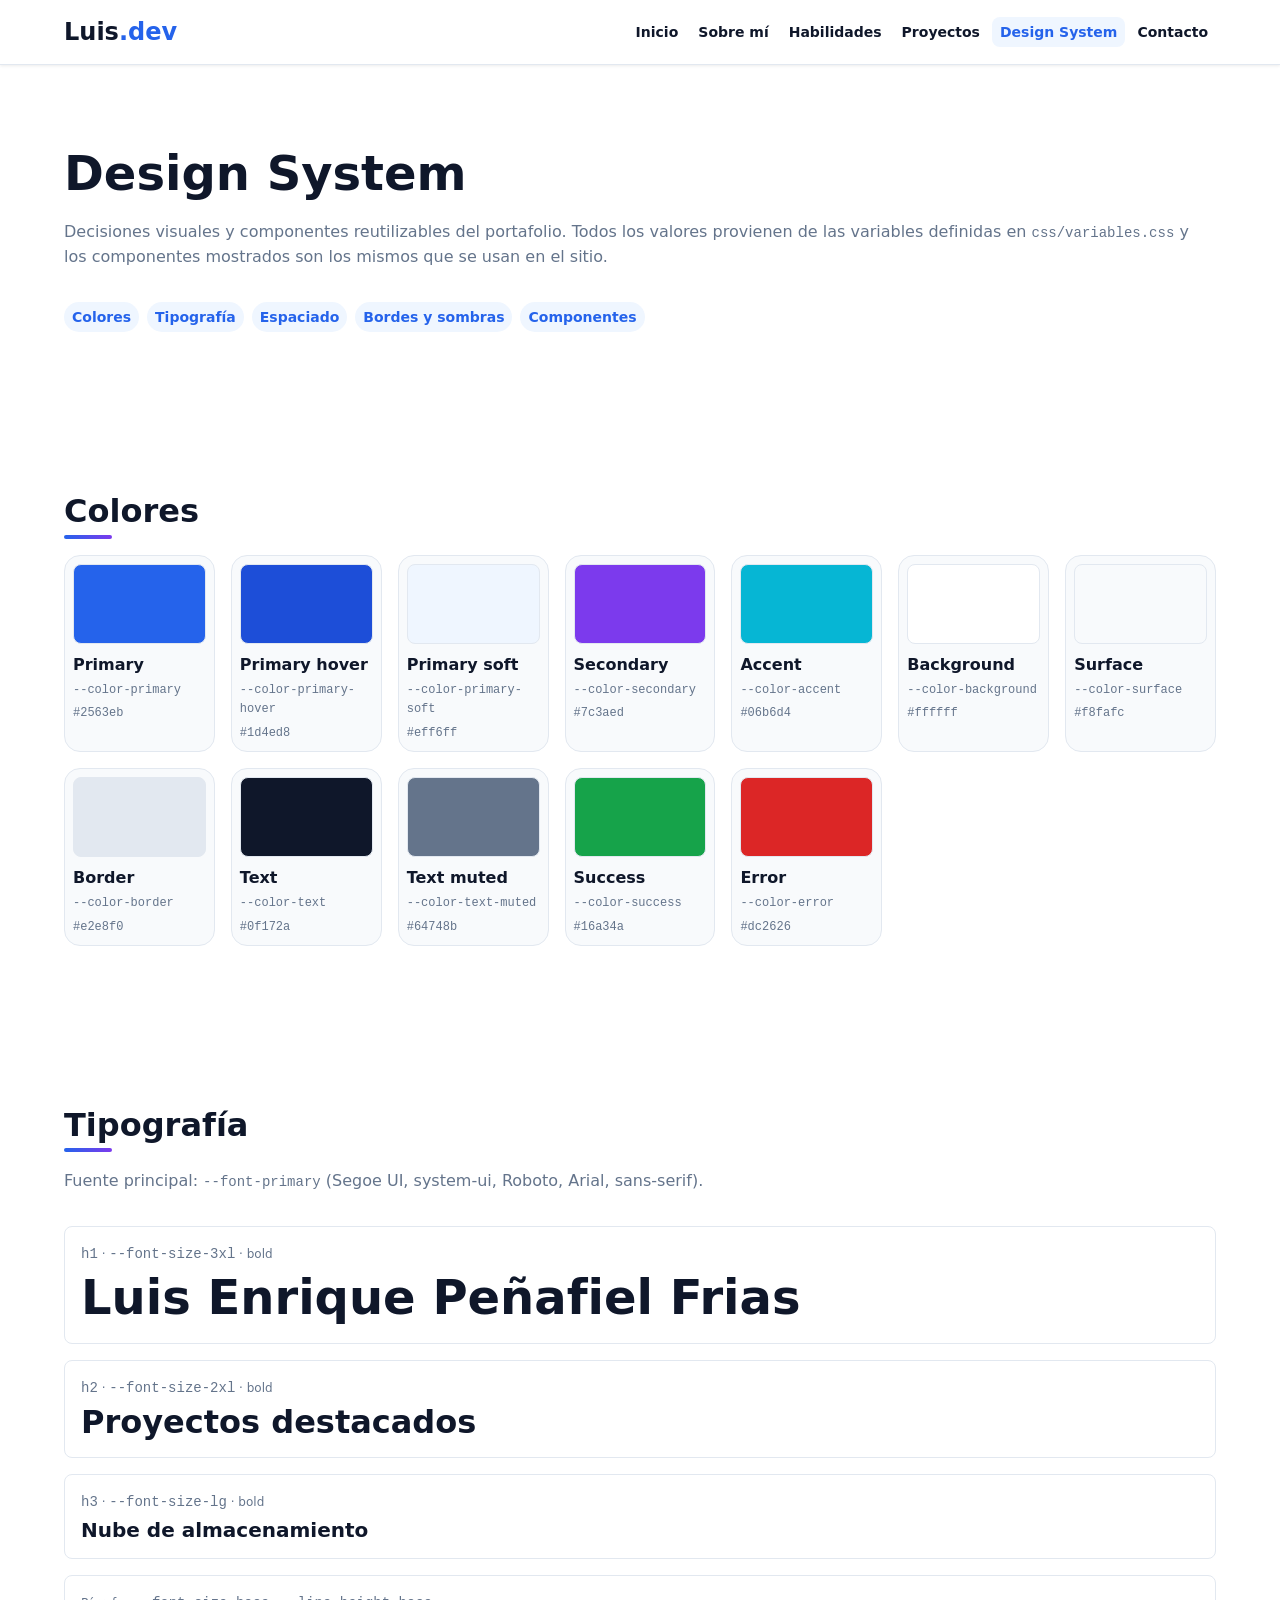
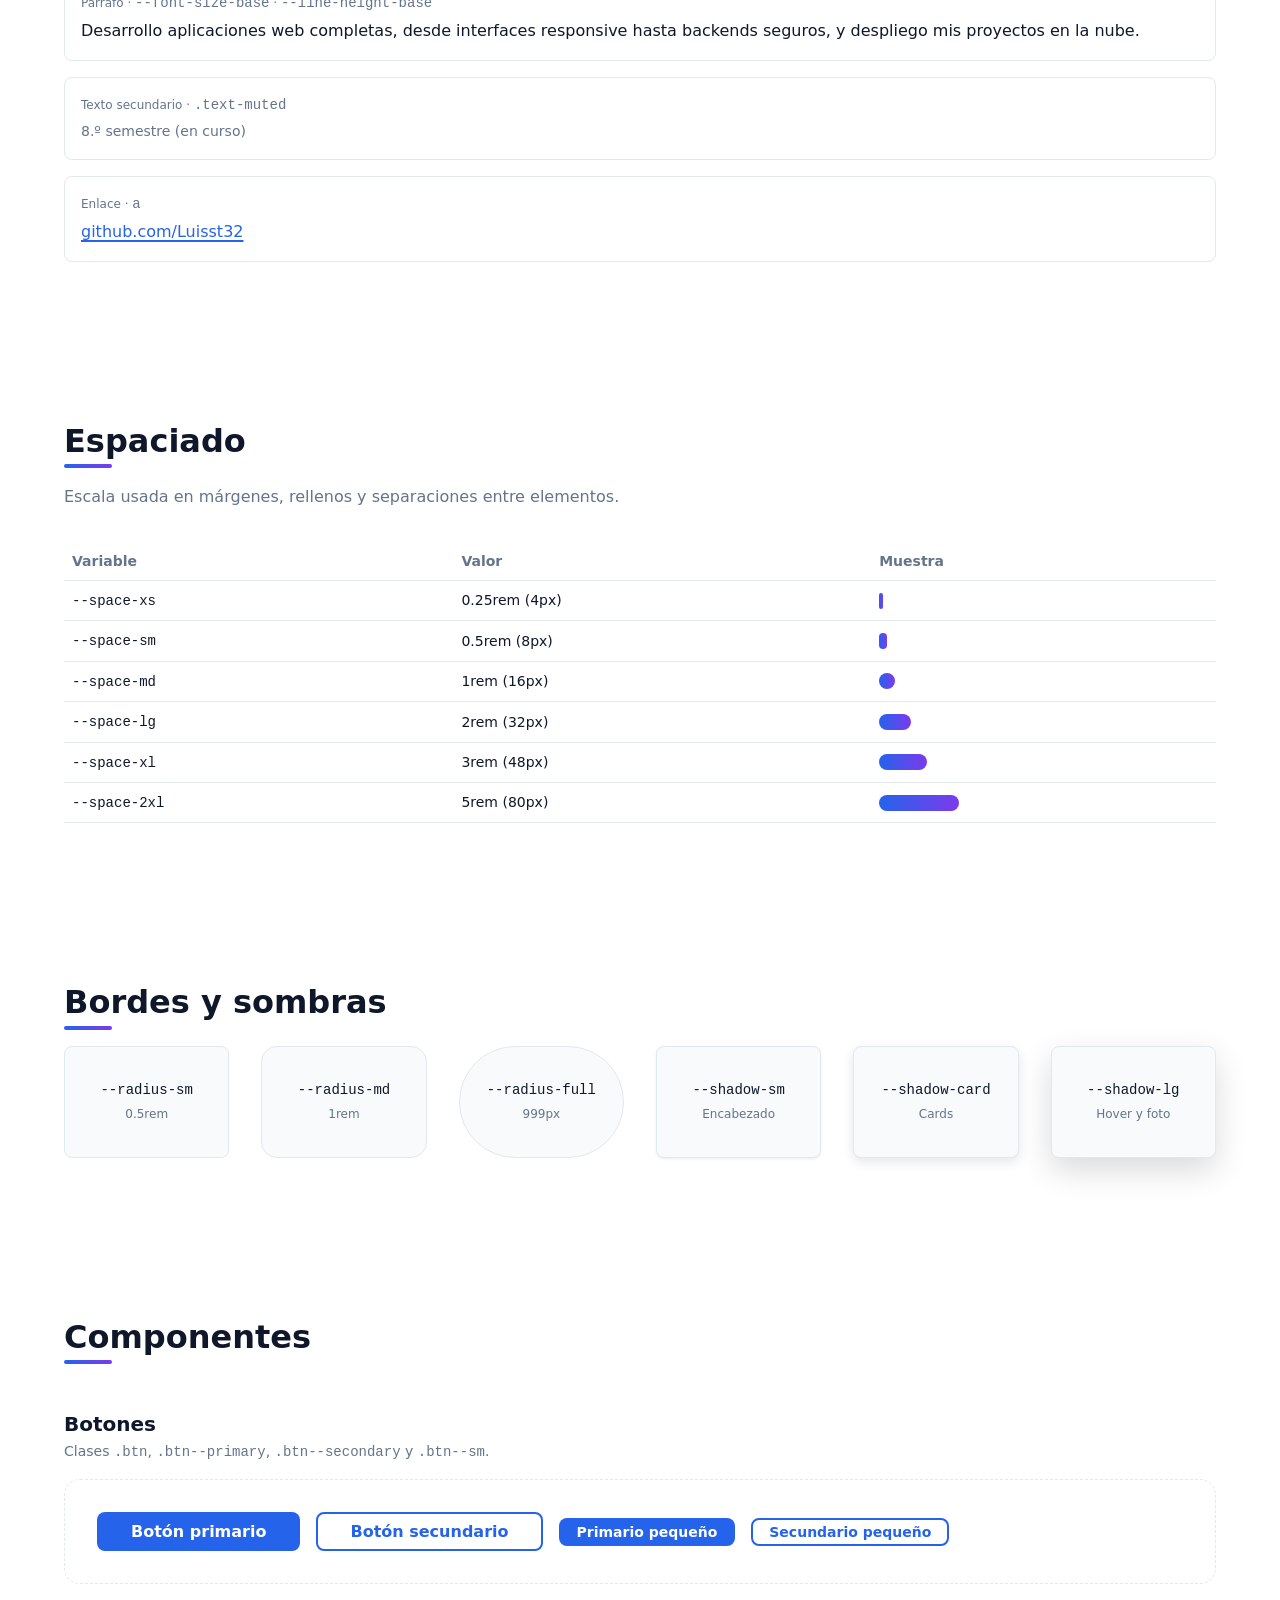
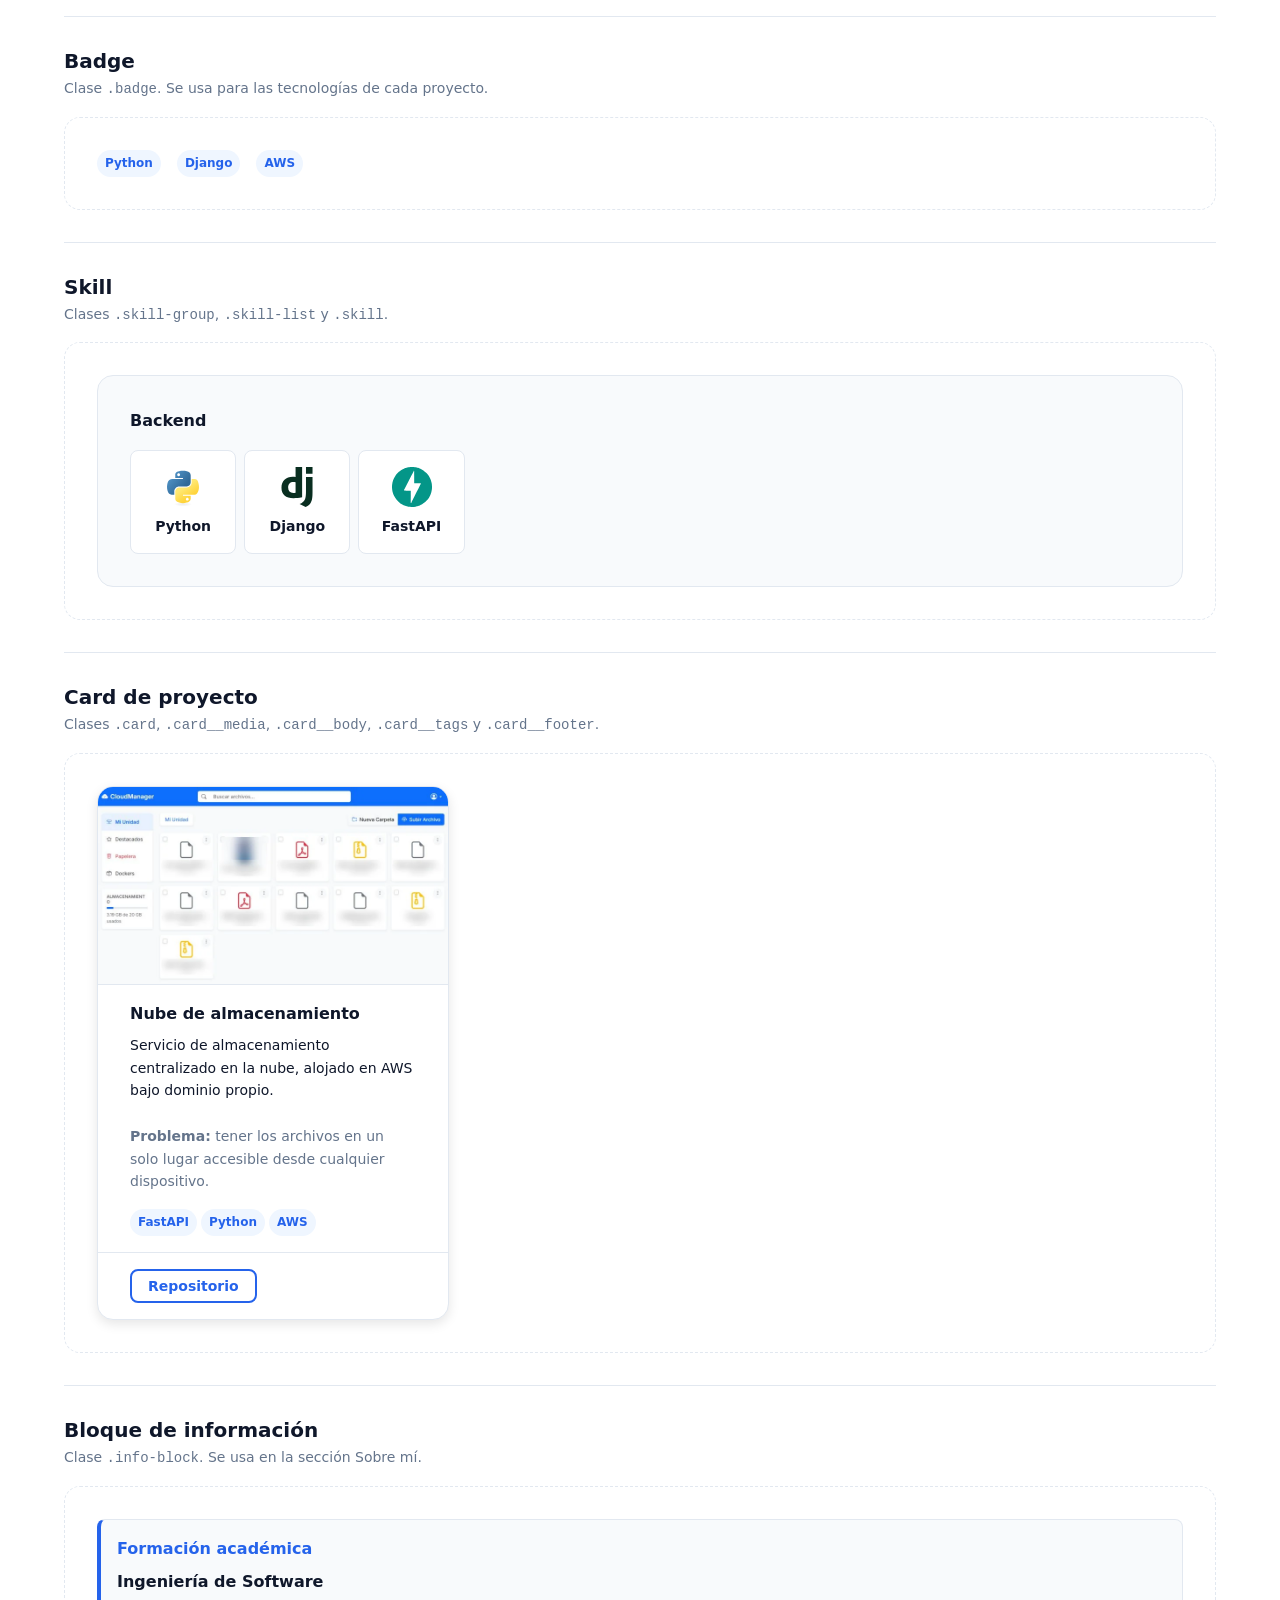
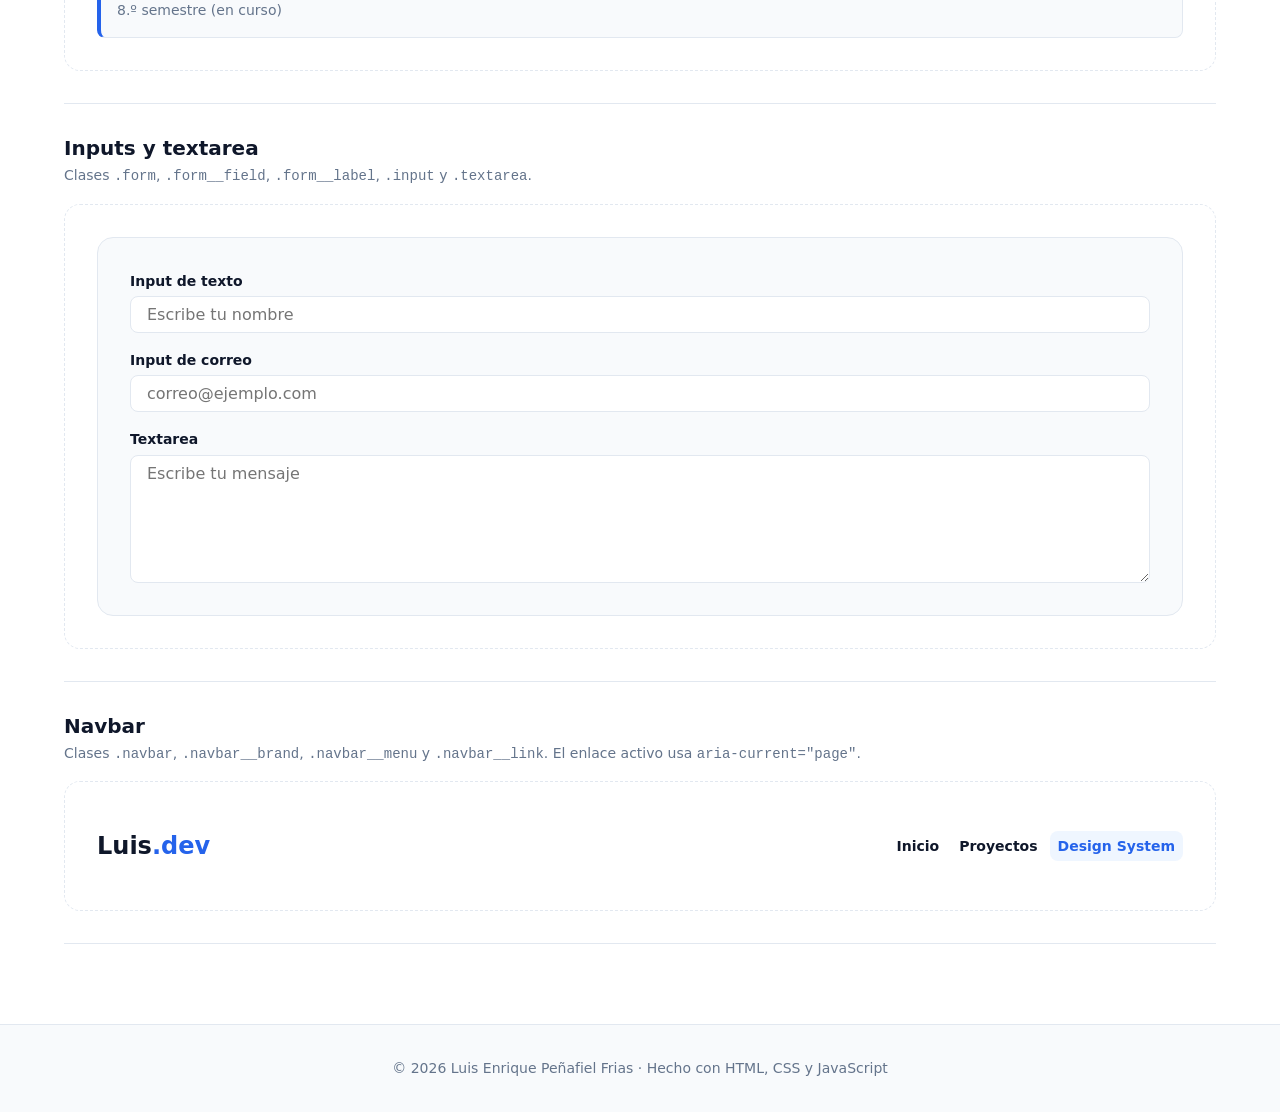
==== design-system.html @ ae5beeec "Parte 2: componentes CSS, diseño responsive y Design System - Estilos de navbar, botones, badge, ski" ====
<!DOCTYPE html>
<html lang="es">
<head>
    <meta charset="UTF-8">
    <meta name="viewport" content="width=device-width, initial-scale=1.0">
    <meta name="description" content="Design System del portafolio de Luis Enrique Peñafiel Frias: colores, tipografía, espaciado y componentes reutilizables.">
    <title>Design System | Luis Peñafiel</title>
    <link rel="stylesheet" href="css/variables.css">
    <link rel="stylesheet" href="css/base.css">
    <link rel="stylesheet" href="css/layout.css">
    <link rel="stylesheet" href="css/components.css">
    <link rel="stylesheet" href="css/design-system.css">
</head>
<body>
    <a class="skip-link" href="#contenido">Saltar al contenido</a>

    <header class="site-header">
        <nav class="navbar" aria-label="Navegación principal">
            <a class="navbar__brand" href="index.html">Luis<span>.dev</span></a>
            <ul class="navbar__menu" id="menu-principal">
                <li><a class="navbar__link" href="index.html#inicio">Inicio</a></li>
                <li><a class="navbar__link" href="index.html#sobre-mi">Sobre mí</a></li>
                <li><a class="navbar__link" href="index.html#habilidades">Habilidades</a></li>
                <li><a class="navbar__link" href="index.html#proyectos">Proyectos</a></li>
                <li><a class="navbar__link" href="design-system.html" aria-current="page">Design System</a></li>
                <li><a class="navbar__link" href="index.html#contacto">Contacto</a></li>
            </ul>
        </nav>
    </header>

    <main id="contenido">
        <section class="section ds-intro" aria-labelledby="ds-titulo">
            <h1 id="ds-titulo">Design System</h1>
            <p class="section__intro">
                Decisiones visuales y componentes reutilizables del portafolio. Todos los valores
                provienen de las variables definidas en <code>css/variables.css</code> y los componentes
                mostrados son los mismos que se usan en el sitio.
            </p>
            <nav class="ds-toc" aria-label="Contenido del Design System">
                <ul>
                    <li><a class="badge" href="#colores">Colores</a></li>
                    <li><a class="badge" href="#tipografia">Tipografía</a></li>
                    <li><a class="badge" href="#espaciado">Espaciado</a></li>
                    <li><a class="badge" href="#bordes-sombras">Bordes y sombras</a></li>
                    <li><a class="badge" href="#componentes">Componentes</a></li>
                </ul>
            </nav>
        </section>

        <section class="section" id="colores" aria-labelledby="colores-titulo">
            <h2 class="section__title" id="colores-titulo">Colores</h2>
            <ul class="swatches">
                <li class="swatch">
                    <span class="swatch__color swatch__color--primary"></span>
                    <p class="swatch__name">Primary</p>
                    <code>--color-primary</code>
                    <code>#2563eb</code>
                </li>
                <li class="swatch">
                    <span class="swatch__color swatch__color--primary-hover"></span>
                    <p class="swatch__name">Primary hover</p>
                    <code>--color-primary-hover</code>
                    <code>#1d4ed8</code>
                </li>
                <li class="swatch">
                    <span class="swatch__color swatch__color--primary-soft"></span>
                    <p class="swatch__name">Primary soft</p>
                    <code>--color-primary-soft</code>
                    <code>#eff6ff</code>
                </li>
                <li class="swatch">
                    <span class="swatch__color swatch__color--secondary"></span>
                    <p class="swatch__name">Secondary</p>
                    <code>--color-secondary</code>
                    <code>#7c3aed</code>
                </li>
                <li class="swatch">
                    <span class="swatch__color swatch__color--accent"></span>
                    <p class="swatch__name">Accent</p>
                    <code>--color-accent</code>
                    <code>#06b6d4</code>
                </li>
                <li class="swatch">
                    <span class="swatch__color swatch__color--background"></span>
                    <p class="swatch__name">Background</p>
                    <code>--color-background</code>
                    <code>#ffffff</code>
                </li>
                <li class="swatch">
                    <span class="swatch__color swatch__color--surface"></span>
                    <p class="swatch__name">Surface</p>
                    <code>--color-surface</code>
                    <code>#f8fafc</code>
                </li>
                <li class="swatch">
                    <span class="swatch__color swatch__color--border"></span>
                    <p class="swatch__name">Border</p>
                    <code>--color-border</code>
                    <code>#e2e8f0</code>
                </li>
                <li class="swatch">
                    <span class="swatch__color swatch__color--text"></span>
                    <p class="swatch__name">Text</p>
                    <code>--color-text</code>
                    <code>#0f172a</code>
                </li>
                <li class="swatch">
                    <span class="swatch__color swatch__color--text-muted"></span>
                    <p class="swatch__name">Text muted</p>
                    <code>--color-text-muted</code>
                    <code>#64748b</code>
                </li>
                <li class="swatch">
                    <span class="swatch__color swatch__color--success"></span>
                    <p class="swatch__name">Success</p>
                    <code>--color-success</code>
                    <code>#16a34a</code>
                </li>
                <li class="swatch">
                    <span class="swatch__color swatch__color--error"></span>
                    <p class="swatch__name">Error</p>
                    <code>--color-error</code>
                    <code>#dc2626</code>
                </li>
            </ul>
        </section>

        <section class="section" id="tipografia" aria-labelledby="tipografia-titulo">
            <h2 class="section__title" id="tipografia-titulo">Tipografía</h2>
            <p class="section__intro">Fuente principal: <code>--font-primary</code> (Segoe UI, system-ui, Roboto, Arial, sans-serif).</p>
            <dl class="ds-specimens">
                <div class="ds-specimen">
                    <dt><code>h1</code> · <code>--font-size-3xl</code> · bold</dt>
                    <dd><p class="ds-h1">Luis Enrique Peñafiel Frias</p></dd>
                </div>
                <div class="ds-specimen">
                    <dt><code>h2</code> · <code>--font-size-2xl</code> · bold</dt>
                    <dd><p class="ds-h2">Proyectos destacados</p></dd>
                </div>
                <div class="ds-specimen">
                    <dt><code>h3</code> · <code>--font-size-lg</code> · bold</dt>
                    <dd><p class="ds-h3">Nube de almacenamiento</p></dd>
                </div>
                <div class="ds-specimen">
                    <dt>Párrafo · <code>--font-size-base</code> · <code>--line-height-base</code></dt>
                    <dd><p>Desarrollo aplicaciones web completas, desde interfaces responsive hasta backends seguros, y despliego mis proyectos en la nube.</p></dd>
                </div>
                <div class="ds-specimen">
                    <dt>Texto secundario · <code>.text-muted</code></dt>
                    <dd><p class="text-muted">8.º semestre (en curso)</p></dd>
                </div>
                <div class="ds-specimen">
                    <dt>Enlace · <code>a</code></dt>
                    <dd><p><a href="https://github.com/Luisst32" target="_blank" rel="noopener noreferrer">github.com/Luisst32</a></p></dd>
                </div>
            </dl>
        </section>

        <section class="section" id="espaciado" aria-labelledby="espaciado-titulo">
            <h2 class="section__title" id="espaciado-titulo">Espaciado</h2>
            <p class="section__intro">Escala usada en márgenes, rellenos y separaciones entre elementos.</p>
            <table class="ds-table">
                <thead>
                    <tr>
                        <th scope="col">Variable</th>
                        <th scope="col">Valor</th>
                        <th scope="col">Muestra</th>
                    </tr>
                </thead>
                <tbody>
                    <tr>
                        <td><code>--space-xs</code></td>
                        <td>0.25rem (4px)</td>
                        <td><span class="space-bar space-bar--xs"></span></td>
                    </tr>
                    <tr>
                        <td><code>--space-sm</code></td>
                        <td>0.5rem (8px)</td>
                        <td><span class="space-bar space-bar--sm"></span></td>
                    </tr>
                    <tr>
                        <td><code>--space-md</code></td>
                        <td>1rem (16px)</td>
                        <td><span class="space-bar space-bar--md"></span></td>
                    </tr>
                    <tr>
                        <td><code>--space-lg</code></td>
                        <td>2rem (32px)</td>
                        <td><span class="space-bar space-bar--lg"></span></td>
                    </tr>
                    <tr>
                        <td><code>--space-xl</code></td>
                        <td>3rem (48px)</td>
                        <td><span class="space-bar space-bar--xl"></span></td>
                    </tr>
                    <tr>
                        <td><code>--space-2xl</code></td>
                        <td>5rem (80px)</td>
                        <td><span class="space-bar space-bar--2xl"></span></td>
                    </tr>
                </tbody>
            </table>
        </section>

        <section class="section" id="bordes-sombras" aria-labelledby="bordes-titulo">
            <h2 class="section__title" id="bordes-titulo">Bordes y sombras</h2>
            <ul class="ds-samples">
                <li class="ds-sample ds-sample--radius-sm"><code>--radius-sm</code><span>0.5rem</span></li>
                <li class="ds-sample ds-sample--radius-md"><code>--radius-md</code><span>1rem</span></li>
                <li class="ds-sample ds-sample--radius-full"><code>--radius-full</code><span>999px</span></li>
                <li class="ds-sample ds-sample--shadow-sm"><code>--shadow-sm</code><span>Encabezado</span></li>
                <li class="ds-sample ds-sample--shadow-card"><code>--shadow-card</code><span>Cards</span></li>
                <li class="ds-sample ds-sample--shadow-lg"><code>--shadow-lg</code><span>Hover y foto</span></li>
            </ul>
        </section>

        <section class="section" id="componentes" aria-labelledby="componentes-titulo">
            <h2 class="section__title" id="componentes-titulo">Componentes</h2>

            <article class="ds-component">
                <h3>Botones</h3>
                <p class="text-muted">Clases <code>.btn</code>, <code>.btn--primary</code>, <code>.btn--secondary</code> y <code>.btn--sm</code>.</p>
                <div class="ds-demo">
                    <button class="btn btn--primary" type="button">Botón primario</button>
                    <button class="btn btn--secondary" type="button">Botón secundario</button>
                    <button class="btn btn--primary btn--sm" type="button">Primario pequeño</button>
                    <button class="btn btn--secondary btn--sm" type="button">Secundario pequeño</button>
                </div>
            </article>

            <article class="ds-component">
                <h3>Badge</h3>
                <p class="text-muted">Clase <code>.badge</code>. Se usa para las tecnologías de cada proyecto.</p>
                <ul class="ds-demo">
                    <li class="badge">Python</li>
                    <li class="badge">Django</li>
                    <li class="badge">AWS</li>
                </ul>
            </article>

            <article class="ds-component">
                <h3>Skill</h3>
                <p class="text-muted">Clases <code>.skill-group</code>, <code>.skill-list</code> y <code>.skill</code>.</p>
                <div class="ds-demo ds-demo--block">
                    <article class="skill-group">
                        <h4 class="skill-group__title">Backend</h4>
                        <ul class="skill-list">
                            <li class="skill">
                                <img class="skill__icon" src="assets/icons/python.svg" alt="" width="40" height="40">
                                <span class="skill__name">Python</span>
                            </li>
                            <li class="skill">
                                <img class="skill__icon" src="assets/icons/django.svg" alt="" width="40" height="40">
                                <span class="skill__name">Django</span>
                            </li>
                            <li class="skill">
                                <img class="skill__icon" src="assets/icons/fastapi.svg" alt="" width="40" height="40">
                                <span class="skill__name">FastAPI</span>
                            </li>
                        </ul>
                    </article>
                </div>
            </article>

            <article class="ds-component">
                <h3>Card de proyecto</h3>
                <p class="text-muted">Clases <code>.card</code>, <code>.card__media</code>, <code>.card__body</code>, <code>.card__tags</code> y <code>.card__footer</code>.</p>
                <div class="ds-demo ds-demo--card">
                    <article class="card">
                        <figure class="card__media">
                            <img src="assets/img/captura-nube.webp" alt="Captura de CloudManager: vista Mi Unidad con archivos, barra de almacenamiento y botones para subir archivos y crear carpetas" width="800" height="450" loading="lazy" decoding="async">
                            <figcaption class="visually-hidden">Ejemplo de card de proyecto</figcaption>
                        </figure>
                        <div class="card__body">
                            <h4 class="card__title">Nube de almacenamiento</h4>
                            <p class="card__desc">Servicio de almacenamiento centralizado en la nube, alojado en AWS bajo dominio propio.</p>
                            <p class="card__problem"><strong>Problema:</strong> tener los archivos en un solo lugar accesible desde cualquier dispositivo.</p>
                            <ul class="card__tags" aria-label="Tecnologías">
                                <li class="badge">FastAPI</li>
                                <li class="badge">Python</li>
                                <li class="badge">AWS</li>
                            </ul>
                        </div>
                        <footer class="card__footer">
                            <a class="btn btn--secondary btn--sm" href="https://github.com/Luisst32/upload_documents" target="_blank" rel="noopener noreferrer">Repositorio</a>
                        </footer>
                    </article>
                </div>
            </article>

            <article class="ds-component">
                <h3>Bloque de información</h3>
                <p class="text-muted">Clase <code>.info-block</code>. Se usa en la sección Sobre mí.</p>
                <div class="ds-demo ds-demo--block">
                    <article class="info-block">
                        <h4 class="info-block__title">Formación académica</h4>
                        <p><strong>Ingeniería de Software</strong></p>
                        <p class="text-muted">8.º semestre (en curso)</p>
                    </article>
                </div>
            </article>

            <article class="ds-component">
                <h3>Inputs y textarea</h3>
                <p class="text-muted">Clases <code>.form</code>, <code>.form__field</code>, <code>.form__label</code>, <code>.input</code> y <code>.textarea</code>.</p>
                <div class="ds-demo ds-demo--block">
                    <form class="form" aria-label="Ejemplo de formulario">
                        <div class="form__field">
                            <label class="form__label" for="ds-nombre">Input de texto</label>
                            <input class="input" type="text" id="ds-nombre" name="ds-nombre" placeholder="Escribe tu nombre">
                        </div>
                        <div class="form__field">
                            <label class="form__label" for="ds-email">Input de correo</label>
                            <input class="input" type="email" id="ds-email" name="ds-email" placeholder="correo@ejemplo.com">
                        </div>
                        <div class="form__field">
                            <label class="form__label" for="ds-mensaje">Textarea</label>
                            <textarea class="input textarea" id="ds-mensaje" name="ds-mensaje" rows="3" placeholder="Escribe tu mensaje"></textarea>
                        </div>
                    </form>
                </div>
            </article>

            <article class="ds-component">
                <h3>Navbar</h3>
                <p class="text-muted">Clases <code>.navbar</code>, <code>.navbar__brand</code>, <code>.navbar__menu</code> y <code>.navbar__link</code>. El enlace activo usa <code>aria-current="page"</code>.</p>
                <div class="ds-demo ds-demo--block ds-demo--navbar">
                    <nav class="navbar" aria-label="Ejemplo de navbar">
                        <a class="navbar__brand" href="index.html">Luis<span>.dev</span></a>
                        <ul class="navbar__menu">
                            <li><a class="navbar__link" href="index.html#inicio">Inicio</a></li>
                            <li><a class="navbar__link" href="index.html#proyectos">Proyectos</a></li>
                            <li><a class="navbar__link" href="design-system.html" aria-current="page">Design System</a></li>
                        </ul>
                    </nav>
                </div>
            </article>
        </section>
    </main>

    <footer class="site-footer">
        <p>&copy; 2026 Luis Enrique Peñafiel Frias · Hecho con HTML, CSS y JavaScript</p>
    </footer>
</body>
</html>
---- css/variables.css ----
:root {
    --color-primary: #2563eb;
    --color-primary-hover: #1d4ed8;
    --color-secondary: #7c3aed;
    --color-accent: #06b6d4;
    --color-primary-soft: #eff6ff;
    --color-background: #ffffff;
    --color-surface: #f8fafc;
    --color-border: #e2e8f0;
    --color-text: #0f172a;
    --color-text-muted: #64748b;
    --color-on-primary: #ffffff;
    --color-success: #16a34a;
    --color-error: #dc2626;

    --font-primary: "Segoe UI", system-ui, -apple-system, Roboto, Arial, sans-serif;
    --font-mono: "Cascadia Code", Consolas, "Courier New", monospace;
    --font-size-xs: 0.75rem;
    --font-size-sm: 0.875rem;
    --font-size-base: 1rem;
    --font-size-lg: 1.25rem;
    --font-size-xl: 1.5rem;
    --font-size-2xl: 2rem;
    --font-size-3xl: clamp(2rem, 5vw, 3rem);
    --font-weight-normal: 400;
    --font-weight-semibold: 600;
    --font-weight-bold: 700;
    --line-height-tight: 1.2;
    --line-height-base: 1.6;

    --space-xs: 0.25rem;
    --space-sm: 0.5rem;
    --space-md: 1rem;
    --space-lg: 2rem;
    --space-xl: 3rem;
    --space-2xl: 5rem;

    --border-width: 1px;
    --radius-sm: 0.5rem;
    --radius-md: 1rem;
    --radius-full: 999px;

    --shadow-sm: 0 1px 3px rgb(0 0 0 / 0.08);
    --shadow-card: 0 4px 12px rgb(0 0 0 / 0.1);
    --shadow-lg: 0 12px 32px rgb(0 0 0 / 0.15);

    --container-max: 72rem;
    --header-height: 4rem;
    --avatar-size: 16rem;
    --icon-size: 2.5rem;
    --card-media-ratio: 16 / 9;

    --transition-fast: 150ms ease;
    --transition-base: 250ms ease;
}
---- css/base.css ----
*,
*::before,
*::after {
    box-sizing: border-box;
    margin: 0;
    padding: 0;
}

html {
    scroll-behavior: smooth;
    scroll-padding-top: var(--header-height);
}

body {
    font-family: var(--font-primary);
    font-size: var(--font-size-base);
    line-height: var(--line-height-base);
    color: var(--color-text);
    background-color: var(--color-background);
    overflow-x: hidden;
}

img {
    display: block;
    max-width: 100%;
    height: auto;
}

ul {
    list-style: none;
}

h1,
h2,
h3 {
    line-height: var(--line-height-tight);
    font-weight: var(--font-weight-bold);
}

h1 {
    font-size: var(--font-size-3xl);
}

h2 {
    font-size: var(--font-size-2xl);
}

h3 {
    font-size: var(--font-size-lg);
}

p + p {
    margin-top: var(--space-md);
}

a {
    color: var(--color-primary);
    text-decoration-thickness: 2px;
    text-underline-offset: 3px;
    transition: color var(--transition-fast);
}

a:hover {
    color: var(--color-secondary);
}

:focus-visible {
    outline: 3px solid var(--color-accent);
    outline-offset: 2px;
}

code {
    font-family: var(--font-mono);
    font-size: var(--font-size-sm);
}

.text-muted {
    color: var(--color-text-muted);
    font-size: var(--font-size-sm);
}

.visually-hidden {
    position: absolute;
    width: 1px;
    height: 1px;
    overflow: hidden;
    clip: rect(0 0 0 0);
    white-space: nowrap;
}

.skip-link {
    position: absolute;
    top: calc(-1 * var(--space-2xl));
    left: var(--space-md);
    padding: var(--space-sm) var(--space-md);
    background: var(--color-primary);
    color: var(--color-on-primary);
    border-radius: var(--radius-sm);
    z-index: 100;
}

.skip-link:focus {
    top: var(--space-sm);
}
---- css/layout.css ----
.site-header {
    position: sticky;
    top: 0;
    z-index: 50;
    background-color: var(--color-background);
    border-bottom: var(--border-width) solid var(--color-border);
    box-shadow: var(--shadow-sm);
}

.container,
.navbar,
.hero,
.section,
.site-footer p {
    width: min(100% - 2 * var(--space-md), var(--container-max));
    margin-inline: auto;
}

.section {
    padding-block: var(--space-xl);
}

.hero {
    display: grid;
    gap: var(--space-lg);
    align-items: center;
    padding-block: var(--space-xl);
    text-align: center;
}

.hero__greeting {
    color: var(--color-primary);
    font-weight: var(--font-weight-semibold);
}

.hero__role {
    margin-top: var(--space-sm);
    font-size: var(--font-size-lg);
    color: var(--color-secondary);
    font-weight: var(--font-weight-semibold);
}

.hero__summary {
    margin-top: var(--space-md);
    color: var(--color-text-muted);
    max-width: 38rem;
    margin-inline: auto;
}

.hero__actions {
    display: flex;
    flex-wrap: wrap;
    justify-content: center;
    gap: var(--space-md);
    margin-top: var(--space-lg);
}

.hero__photo {
    order: -1;
    justify-self: center;
}

.hero__photo img {
    width: calc(var(--avatar-size) * 0.75);
    aspect-ratio: 1;
    object-fit: cover;
    object-position: top;
    border-radius: var(--radius-full);
    border: 4px solid var(--color-surface);
    box-shadow: var(--shadow-lg);
}

.about {
    display: grid;
    gap: var(--space-lg);
}

.about__aside {
    display: grid;
    gap: var(--space-md);
}

.skills {
    display: grid;
    gap: var(--space-lg);
}

.projects {
    display: grid;
    gap: var(--space-lg);
}

.contact {
    display: grid;
    gap: var(--space-lg);
    align-items: start;
}

.contact__info {
    font-style: normal;
    display: grid;
    gap: var(--space-sm);
    overflow-wrap: anywhere;
}

.site-footer {
    padding-block: var(--space-lg);
    background-color: var(--color-surface);
    border-top: var(--border-width) solid var(--color-border);
    color: var(--color-text-muted);
    font-size: var(--font-size-sm);
    text-align: center;
}

@media (min-width: 40rem) {
    .skills {
        grid-template-columns: repeat(2, 1fr);
    }

    .projects {
        grid-template-columns: repeat(2, 1fr);
    }

    .about__aside {
        grid-template-columns: repeat(2, 1fr);
    }
}

@media (min-width: 64rem) {
    .section {
        padding-block: var(--space-2xl);
    }

    .hero {
        grid-template-columns: 1.5fr 1fr;
        min-height: min(calc(100vh - var(--header-height)), 40rem);
        text-align: left;
    }

    .hero__summary {
        margin-inline: 0;
    }

    .hero__actions {
        justify-content: flex-start;
    }

    .hero__photo {
        order: 0;
    }

    .hero__photo img {
        width: var(--avatar-size);
    }

    .about {
        grid-template-columns: 3fr 2fr;
    }

    .about__aside {
        grid-template-columns: 1fr;
    }

    .projects {
        grid-template-columns: repeat(3, 1fr);
    }

    .contact {
        grid-template-columns: 1fr 2fr;
    }
}
---- css/components.css ----
.navbar {
    display: flex;
    flex-wrap: wrap;
    align-items: center;
    justify-content: space-between;
    gap: var(--space-sm);
    min-height: var(--header-height);
    padding-block: var(--space-sm);
}

.navbar__brand {
    font-size: var(--font-size-xl);
    font-weight: var(--font-weight-bold);
    color: var(--color-text);
    text-decoration: none;
}

.navbar__brand span {
    color: var(--color-primary);
}

.navbar__menu {
    display: flex;
    flex-wrap: wrap;
    gap: var(--space-xs);
}

.navbar__link {
    display: block;
    padding: var(--space-xs) var(--space-sm);
    border-radius: var(--radius-sm);
    color: var(--color-text);
    font-size: var(--font-size-sm);
    font-weight: var(--font-weight-semibold);
    text-decoration: none;
    transition: background-color var(--transition-fast), color var(--transition-fast);
}

.navbar__link:hover,
.navbar__link[aria-current="page"] {
    background-color: var(--color-primary-soft);
    color: var(--color-primary);
}

.btn {
    display: inline-flex;
    align-items: center;
    justify-content: center;
    gap: var(--space-sm);
    padding: var(--space-sm) var(--space-lg);
    border: 2px solid transparent;
    border-radius: var(--radius-sm);
    font-family: inherit;
    font-size: var(--font-size-base);
    font-weight: var(--font-weight-semibold);
    text-decoration: none;
    cursor: pointer;
    transition: background-color var(--transition-fast), color var(--transition-fast), transform var(--transition-fast);
}

.btn:hover {
    transform: translateY(-2px);
}

.btn--primary {
    background-color: var(--color-primary);
    color: var(--color-on-primary);
}

.btn--primary:hover {
    background-color: var(--color-primary-hover);
    color: var(--color-on-primary);
}

.btn--secondary {
    background-color: transparent;
    border-color: var(--color-primary);
    color: var(--color-primary);
}

.btn--secondary:hover {
    background-color: var(--color-primary-soft);
    color: var(--color-primary);
}

.btn--sm {
    padding: var(--space-xs) var(--space-md);
    font-size: var(--font-size-sm);
}

.badge {
    display: inline-block;
    padding: var(--space-xs) var(--space-sm);
    border-radius: var(--radius-full);
    background-color: var(--color-primary-soft);
    color: var(--color-primary);
    font-size: var(--font-size-xs);
    font-weight: var(--font-weight-semibold);
}

.section__title {
    position: relative;
    padding-bottom: var(--space-sm);
    margin-bottom: var(--space-md);
}

.section__title::after {
    content: "";
    position: absolute;
    left: 0;
    bottom: 0;
    width: var(--space-xl);
    height: var(--space-xs);
    border-radius: var(--radius-full);
    background: linear-gradient(90deg, var(--color-primary), var(--color-secondary));
}

.section__intro {
    margin-bottom: var(--space-lg);
    color: var(--color-text-muted);
}

.info-block {
    padding: var(--space-md);
    border: var(--border-width) solid var(--color-border);
    border-left: var(--space-xs) solid var(--color-primary);
    border-radius: var(--radius-sm);
    background-color: var(--color-surface);
}

.info-block__title {
    margin-bottom: var(--space-sm);
    font-size: var(--font-size-base);
    color: var(--color-primary);
}

.info-block p + p {
    margin-top: var(--space-xs);
}

.info-block__list {
    display: grid;
    gap: var(--space-sm);
    padding-left: var(--space-md);
    list-style: disc;
    font-size: var(--font-size-sm);
}

.skill-group {
    padding: var(--space-lg);
    border: var(--border-width) solid var(--color-border);
    border-radius: var(--radius-md);
    background-color: var(--color-surface);
}

.skill-group__title {
    margin-bottom: var(--space-md);
}

.skill-list {
    display: grid;
    grid-template-columns: repeat(auto-fill, minmax(6.5rem, 1fr));
    gap: var(--space-sm);
}

.skill {
    display: flex;
    flex-direction: column;
    align-items: center;
    gap: var(--space-sm);
    padding: var(--space-md) var(--space-sm);
    border: var(--border-width) solid var(--color-border);
    border-radius: var(--radius-sm);
    background-color: var(--color-background);
    text-align: center;
    transition: transform var(--transition-base), box-shadow var(--transition-base);
}

.skill:hover {
    transform: translateY(-4px);
    box-shadow: var(--shadow-card);
}

.skill__icon {
    width: var(--icon-size);
    height: var(--icon-size);
    object-fit: contain;
}

.skill__name {
    font-size: var(--font-size-sm);
    font-weight: var(--font-weight-semibold);
}

.card {
    display: flex;
    flex-direction: column;
    overflow: hidden;
    border: var(--border-width) solid var(--color-border);
    border-radius: var(--radius-md);
    background-color: var(--color-background);
    box-shadow: var(--shadow-card);
    transition: transform var(--transition-base), box-shadow var(--transition-base);
}

.card:hover {
    transform: translateY(-4px);
    box-shadow: var(--shadow-lg);
}

.card__media {
    border-bottom: var(--border-width) solid var(--color-border);
}

.card__media img {
    width: 100%;
    aspect-ratio: var(--card-media-ratio);
    object-fit: cover;
}

.card__body {
    display: flex;
    flex-direction: column;
    gap: var(--space-sm);
    flex: 1;
    padding: var(--space-md) var(--space-lg);
}

.card__desc,
.card__problem {
    font-size: var(--font-size-sm);
}

.card__problem {
    color: var(--color-text-muted);
}

.card__tags {
    display: flex;
    flex-wrap: wrap;
    gap: var(--space-xs);
    margin-top: auto;
    padding-top: var(--space-sm);
}

.card__footer {
    display: flex;
    flex-wrap: wrap;
    gap: var(--space-sm);
    padding: var(--space-md) var(--space-lg);
    border-top: var(--border-width) solid var(--color-border);
}

.form {
    display: grid;
    gap: var(--space-md);
    padding: var(--space-lg);
    border: var(--border-width) solid var(--color-border);
    border-radius: var(--radius-md);
    background-color: var(--color-surface);
}

.form__field {
    display: grid;
    gap: var(--space-xs);
}

.form__label {
    font-size: var(--font-size-sm);
    font-weight: var(--font-weight-semibold);
}

.input {
    width: 100%;
    padding: var(--space-sm) var(--space-md);
    border: var(--border-width) solid var(--color-border);
    border-radius: var(--radius-sm);
    background-color: var(--color-background);
    color: var(--color-text);
    font-family: inherit;
    font-size: var(--font-size-base);
    transition: border-color var(--transition-fast), box-shadow var(--transition-fast);
}

.input:focus {
    outline: none;
    border-color: var(--color-primary);
    box-shadow: 0 0 0 3px var(--color-primary-soft);
}

.textarea {
    min-height: 8rem;
    resize: vertical;
}

.form .btn {
    justify-self: start;
}

@media (max-width: 39.99rem) {
    .form .btn {
        justify-self: stretch;
    }

    .hero__actions .btn {
        flex: 1 1 100%;
    }
}
---- css/design-system.css ----
.ds-intro h1 {
    margin-bottom: var(--space-md);
}

.ds-toc ul {
    display: flex;
    flex-wrap: wrap;
    gap: var(--space-sm);
}

.ds-toc .badge {
    font-size: var(--font-size-sm);
    text-decoration: none;
}

.swatches {
    display: grid;
    grid-template-columns: repeat(auto-fill, minmax(8.5rem, 1fr));
    gap: var(--space-md);
}

.swatch {
    display: flex;
    flex-direction: column;
    gap: var(--space-xs);
    padding: var(--space-sm);
    border: var(--border-width) solid var(--color-border);
    border-radius: var(--radius-md);
    background-color: var(--color-surface);
    overflow-wrap: anywhere;
}

.swatch code {
    color: var(--color-text-muted);
    font-size: var(--font-size-xs);
}

.swatch__color {
    display: block;
    height: 5rem;
    margin-bottom: var(--space-xs);
    border: var(--border-width) solid var(--color-border);
    border-radius: var(--radius-sm);
}

.swatch__name {
    font-weight: var(--font-weight-semibold);
}

.swatch__color--primary { background-color: var(--color-primary); }
.swatch__color--primary-hover { background-color: var(--color-primary-hover); }
.swatch__color--primary-soft { background-color: var(--color-primary-soft); }
.swatch__color--secondary { background-color: var(--color-secondary); }
.swatch__color--accent { background-color: var(--color-accent); }
.swatch__color--background { background-color: var(--color-background); }
.swatch__color--surface { background-color: var(--color-surface); }
.swatch__color--border { background-color: var(--color-border); }
.swatch__color--text { background-color: var(--color-text); }
.swatch__color--text-muted { background-color: var(--color-text-muted); }
.swatch__color--success { background-color: var(--color-success); }
.swatch__color--error { background-color: var(--color-error); }

.ds-specimens {
    display: grid;
    gap: var(--space-md);
}

.ds-specimen {
    padding: var(--space-md);
    border: var(--border-width) solid var(--color-border);
    border-radius: var(--radius-sm);
}

.ds-specimen dt {
    margin-bottom: var(--space-xs);
    color: var(--color-text-muted);
    font-size: var(--font-size-xs);
}

.ds-h1,
.ds-h2,
.ds-h3 {
    line-height: var(--line-height-tight);
    font-weight: var(--font-weight-bold);
}

.ds-h1 { font-size: var(--font-size-3xl); }
.ds-h2 { font-size: var(--font-size-2xl); }
.ds-h3 { font-size: var(--font-size-lg); }

.ds-table {
    width: 100%;
    border-collapse: collapse;
    font-size: var(--font-size-sm);
}

.ds-table th,
.ds-table td {
    padding: var(--space-sm);
    border-bottom: var(--border-width) solid var(--color-border);
    text-align: left;
}

.ds-table th {
    color: var(--color-text-muted);
}

.space-bar {
    display: block;
    height: var(--space-md);
    border-radius: var(--radius-sm);
    background: linear-gradient(90deg, var(--color-primary), var(--color-secondary));
}

.space-bar--xs { width: var(--space-xs); }
.space-bar--sm { width: var(--space-sm); }
.space-bar--md { width: var(--space-md); }
.space-bar--lg { width: var(--space-lg); }
.space-bar--xl { width: var(--space-xl); }
.space-bar--2xl { width: var(--space-2xl); }

.ds-samples {
    display: grid;
    grid-template-columns: repeat(auto-fill, minmax(9rem, 1fr));
    gap: var(--space-lg);
}

.ds-sample {
    display: flex;
    flex-direction: column;
    align-items: center;
    justify-content: center;
    gap: var(--space-xs);
    min-height: 7rem;
    padding: var(--space-md);
    border: var(--border-width) solid var(--color-border);
    background-color: var(--color-surface);
    font-size: var(--font-size-sm);
    text-align: center;
}

.ds-sample span {
    color: var(--color-text-muted);
    font-size: var(--font-size-xs);
}

.ds-sample--radius-sm { border-radius: var(--radius-sm); }
.ds-sample--radius-md { border-radius: var(--radius-md); }
.ds-sample--radius-full { border-radius: var(--radius-full); }
.ds-sample--shadow-sm { border-radius: var(--radius-sm); box-shadow: var(--shadow-sm); }
.ds-sample--shadow-card { border-radius: var(--radius-sm); box-shadow: var(--shadow-card); }
.ds-sample--shadow-lg { border-radius: var(--radius-sm); box-shadow: var(--shadow-lg); }

.ds-component {
    padding-block: var(--space-lg);
    border-bottom: var(--border-width) solid var(--color-border);
}

.ds-component h3 {
    margin-bottom: var(--space-xs);
}

.ds-demo {
    display: flex;
    flex-wrap: wrap;
    align-items: center;
    gap: var(--space-md);
    margin-top: var(--space-md);
    padding: var(--space-lg);
    border: var(--border-width) dashed var(--color-border);
    border-radius: var(--radius-md);
}

.ds-demo--block {
    display: block;
}

.ds-demo--card .card {
    max-width: 22rem;
}

.ds-demo--navbar .navbar {
    width: 100%;
}

@media (max-width: 39.99rem) {
    .ds-demo {
        padding: var(--space-md);
    }

    .ds-table th:nth-child(2),
    .ds-table td:nth-child(2) {
        white-space: nowrap;
    }
}
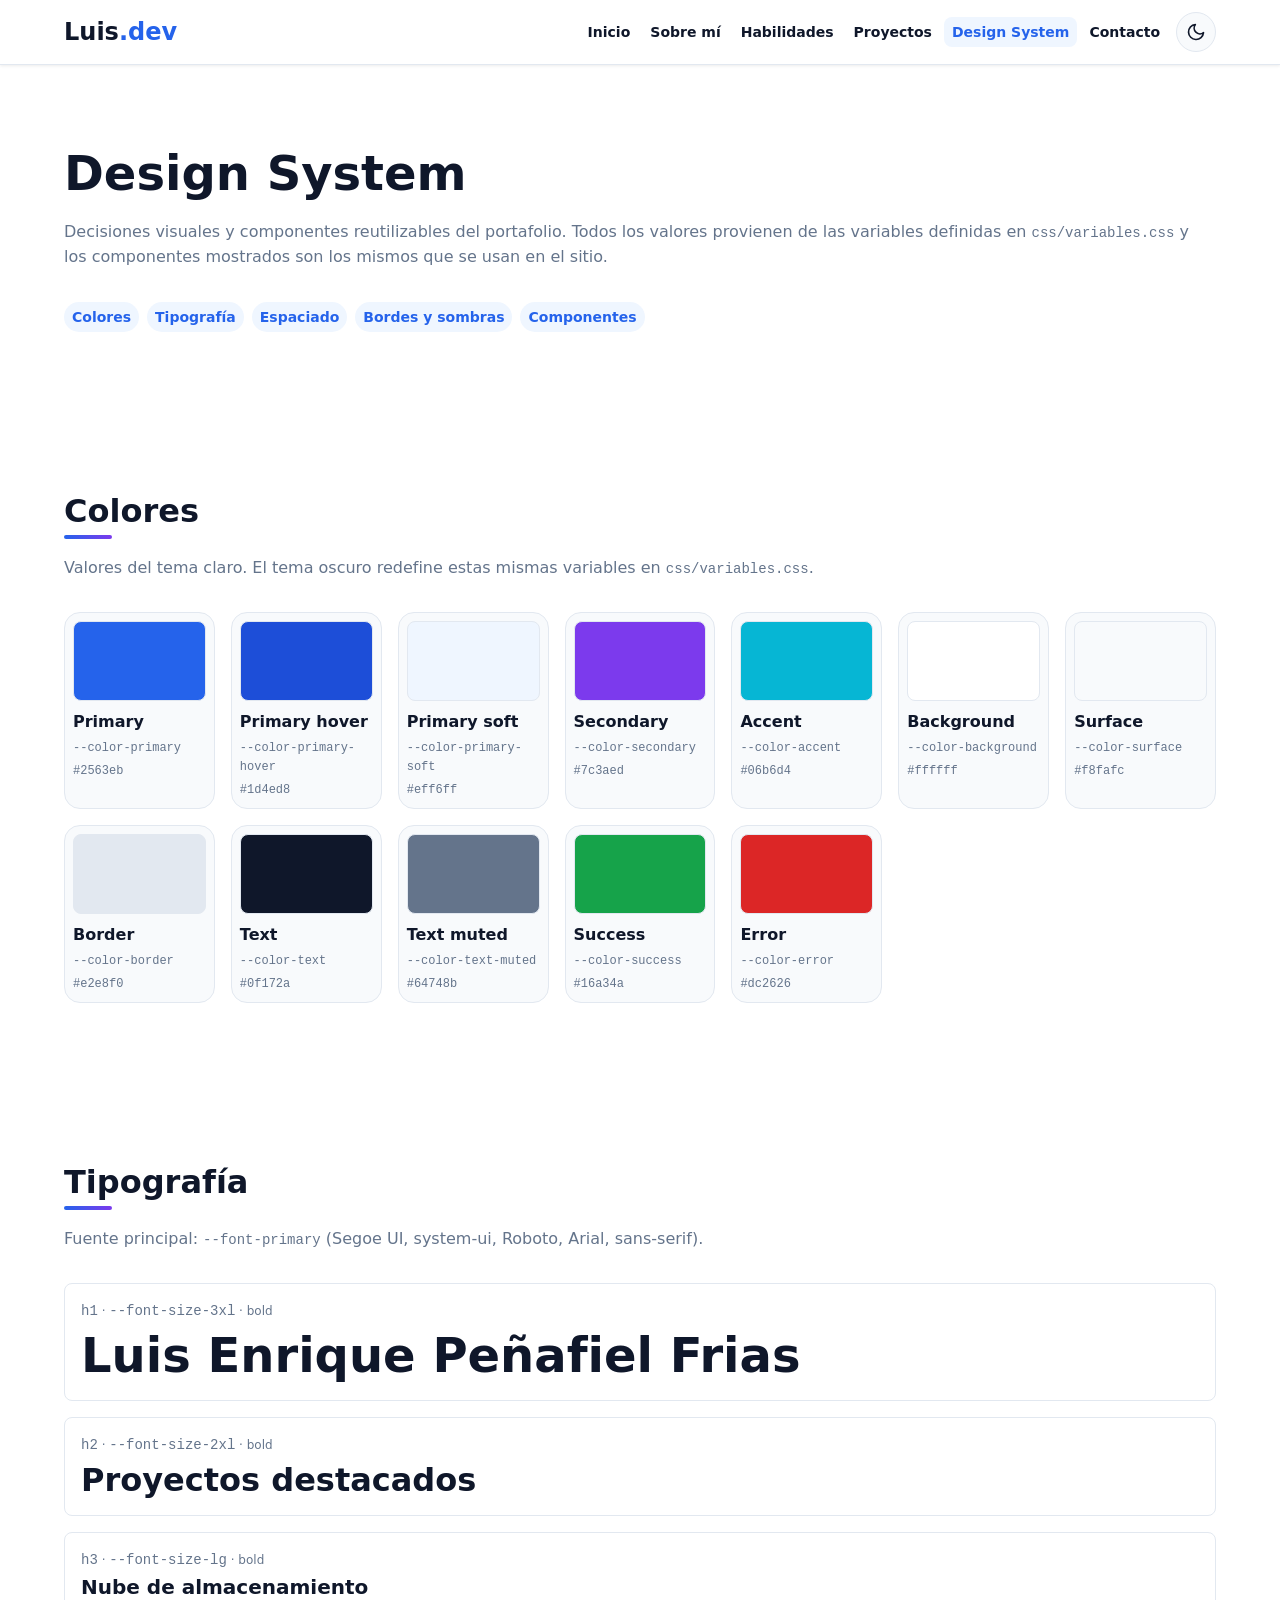
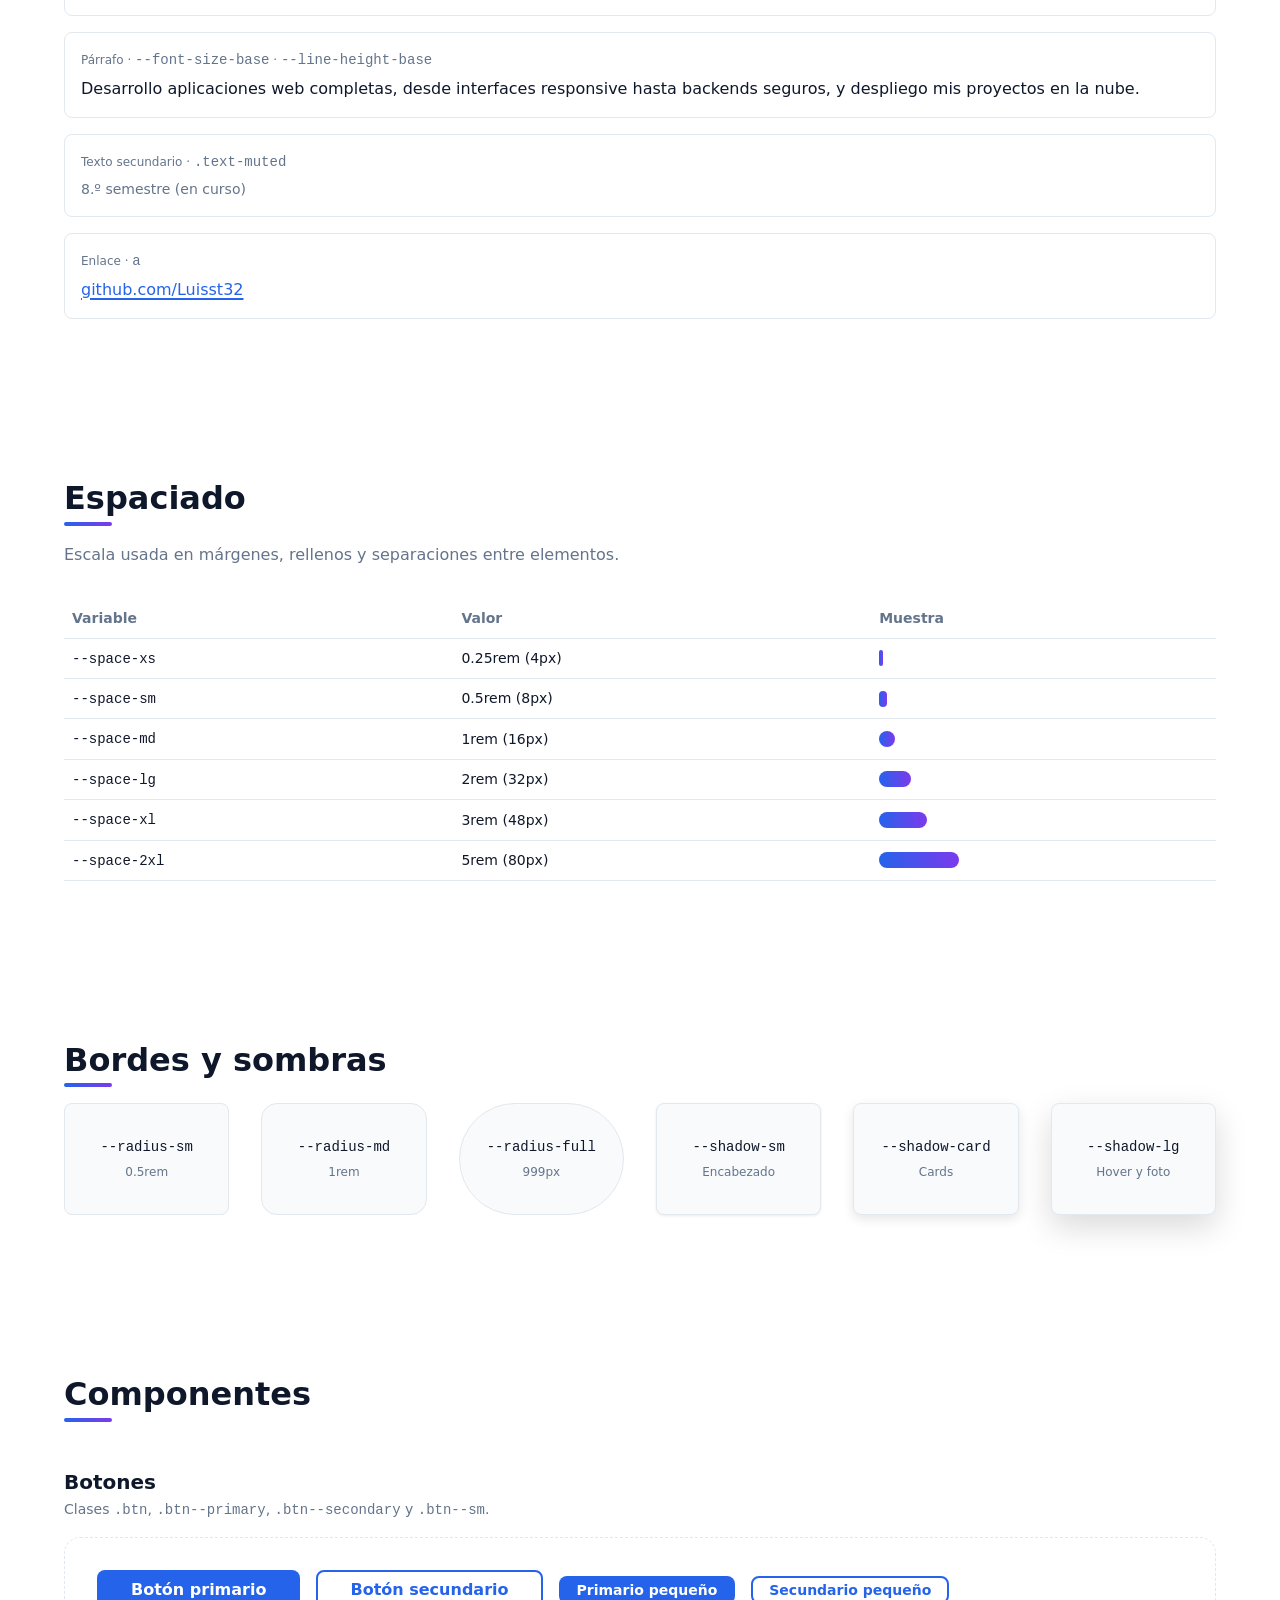
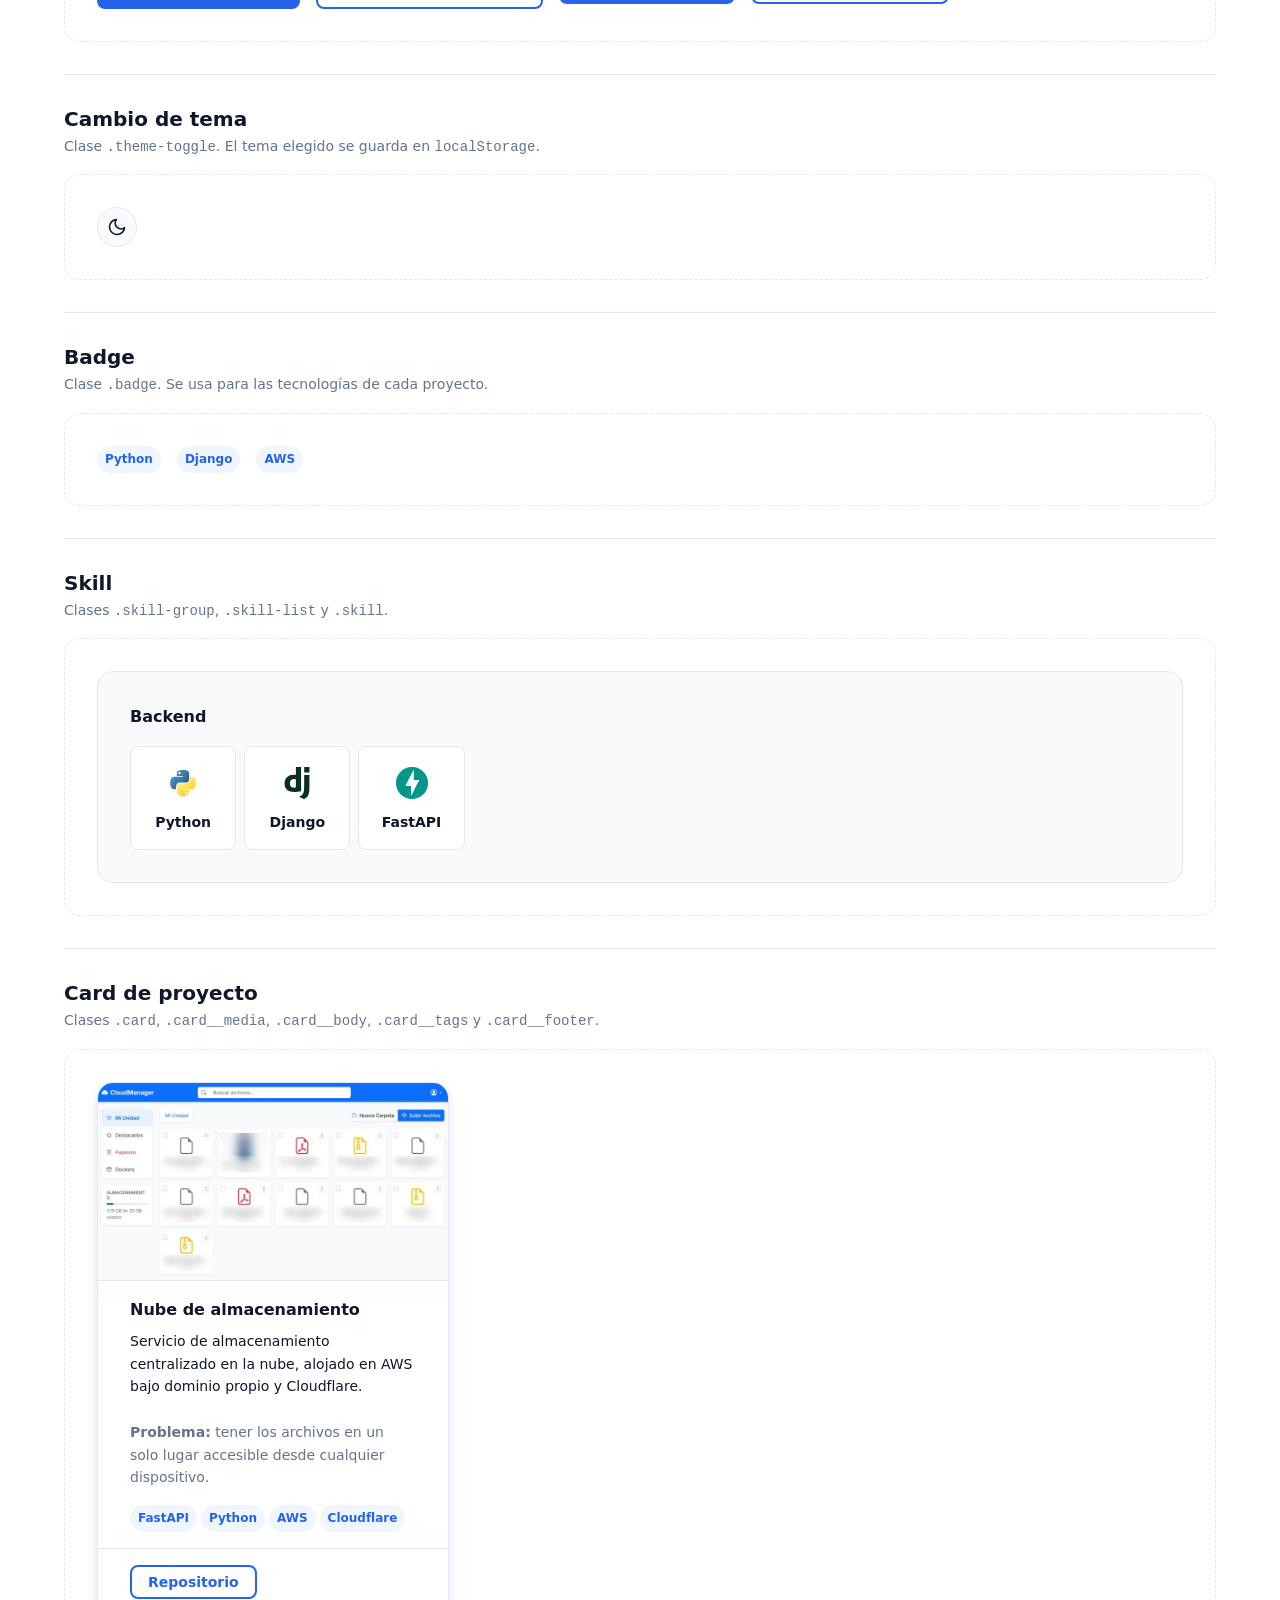
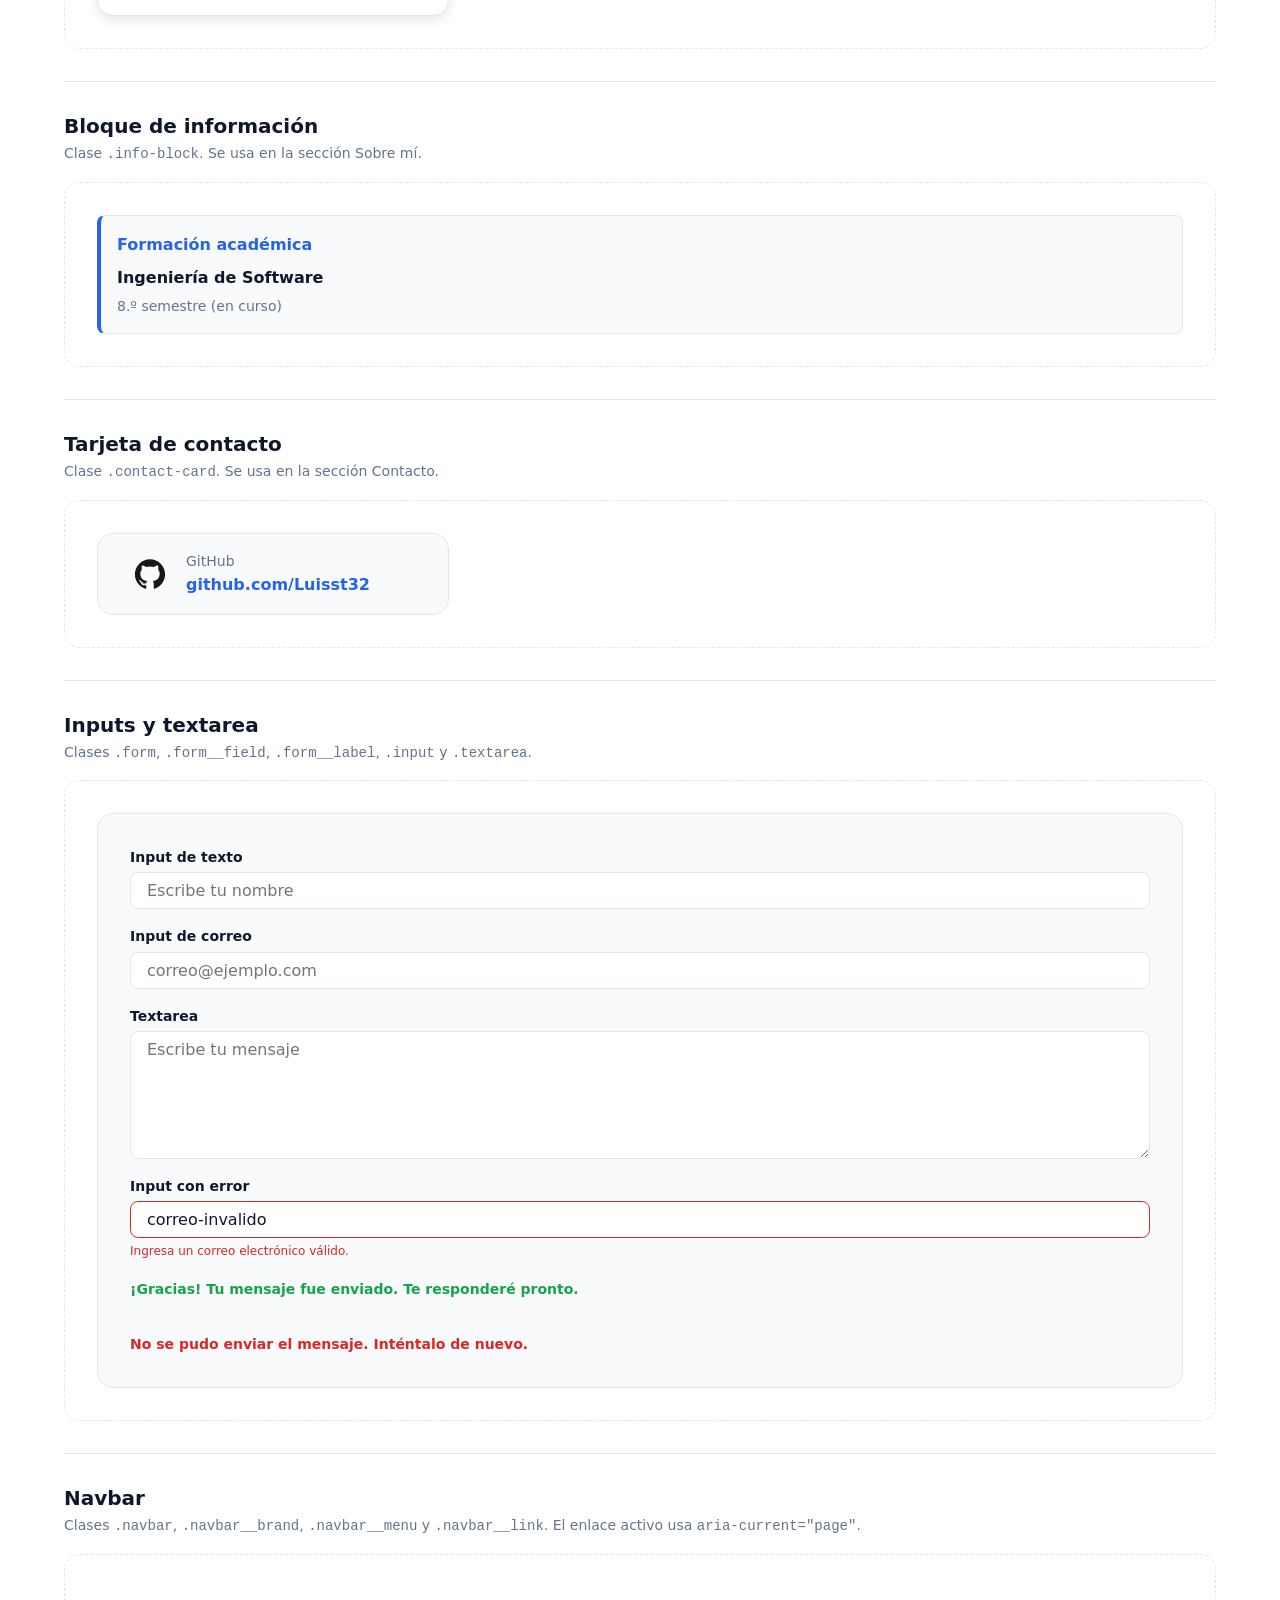
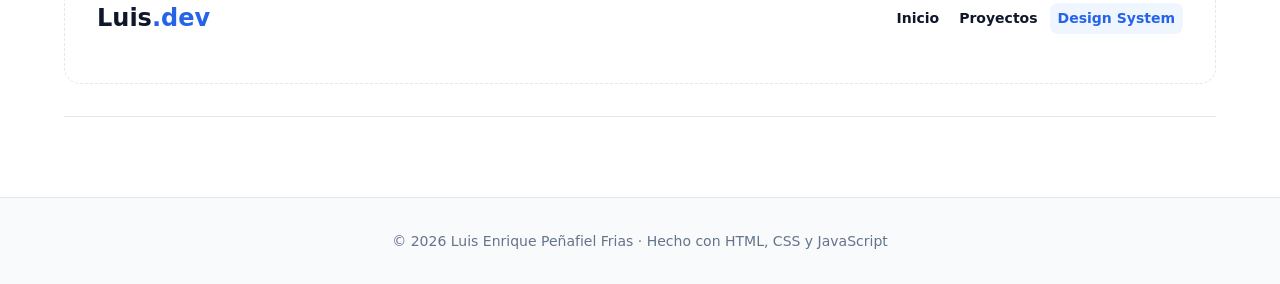
==== commit 45369b09: "Parte 3: interactividad con JavaScript, envío del formulario y capturas - Menú responsive para panta" ====
--- a/design-system.html
+++ b/design-system.html
@@ -10,6 +10,8 @@
     <link rel="stylesheet" href="css/layout.css">
     <link rel="stylesheet" href="css/components.css">
     <link rel="stylesheet" href="css/design-system.css">
+    <script src="js/theme.js"></script>
+    <script src="js/main.js" defer></script>
 </head>
 <body>
     <a class="skip-link" href="#contenido">Saltar al contenido</a>
@@ -17,6 +19,15 @@
     <header class="site-header">
         <nav class="navbar" aria-label="Navegación principal">
             <a class="navbar__brand" href="index.html">Luis<span>.dev</span></a>
+            <button class="theme-toggle" type="button" aria-pressed="false" aria-label="Activar tema oscuro">
+                <svg class="theme-toggle__icon theme-toggle__icon--moon" viewBox="0 0 24 24" aria-hidden="true"><path d="M21 12.8A9 9 0 1 1 11.2 3a7 7 0 0 0 9.8 9.8z"/></svg>
+                <svg class="theme-toggle__icon theme-toggle__icon--sun" viewBox="0 0 24 24" aria-hidden="true"><circle cx="12" cy="12" r="5"/><path d="M12 1v3M12 20v3M4.2 4.2l2.1 2.1M17.7 17.7l2.1 2.1M1 12h3M20 12h3M4.2 19.8l2.1-2.1M17.7 6.3l2.1-2.1"/></svg>
+            </button>
+            <button class="navbar__toggle" type="button" aria-controls="menu-principal" aria-expanded="false" aria-label="Abrir menú">
+                <span class="navbar__toggle-bar"></span>
+                <span class="navbar__toggle-bar"></span>
+                <span class="navbar__toggle-bar"></span>
+            </button>
             <ul class="navbar__menu" id="menu-principal">
                 <li><a class="navbar__link" href="index.html#inicio">Inicio</a></li>
                 <li><a class="navbar__link" href="index.html#sobre-mi">Sobre mí</a></li>
@@ -49,6 +60,7 @@
 
         <section class="section" id="colores" aria-labelledby="colores-titulo">
             <h2 class="section__title" id="colores-titulo">Colores</h2>
+            <p class="section__intro">Valores del tema claro. El tema oscuro redefine estas mismas variables en <code>css/variables.css</code>.</p>
             <ul class="swatches">
                 <li class="swatch">
                     <span class="swatch__color swatch__color--primary"></span>
@@ -225,6 +237,18 @@
                     <button class="btn btn--secondary" type="button">Botón secundario</button>
                     <button class="btn btn--primary btn--sm" type="button">Primario pequeño</button>
                     <button class="btn btn--secondary btn--sm" type="button">Secundario pequeño</button>
+                </div>
+            </article>
+
+
+            <article class="ds-component">
+                <h3>Cambio de tema</h3>
+                <p class="text-muted">Clase <code>.theme-toggle</code>. El tema elegido se guarda en <code>localStorage</code>.</p>
+                <div class="ds-demo">
+                    <span class="theme-toggle" aria-hidden="true">
+                        <svg class="theme-toggle__icon theme-toggle__icon--moon" viewBox="0 0 24 24"><path d="M21 12.8A9 9 0 1 1 11.2 3a7 7 0 0 0 9.8 9.8z"/></svg>
+                        <svg class="theme-toggle__icon theme-toggle__icon--sun" viewBox="0 0 24 24"><circle cx="12" cy="12" r="5"/><path d="M12 1v3M12 20v3M4.2 4.2l2.1 2.1M17.7 17.7l2.1 2.1M1 12h3M20 12h3M4.2 19.8l2.1-2.1M17.7 6.3l2.1-2.1"/></svg>
+                    </span>
                 </div>
             </article>
 
@@ -273,12 +297,13 @@
                         </figure>
                         <div class="card__body">
                             <h4 class="card__title">Nube de almacenamiento</h4>
-                            <p class="card__desc">Servicio de almacenamiento centralizado en la nube, alojado en AWS bajo dominio propio.</p>
+                            <p class="card__desc">Servicio de almacenamiento centralizado en la nube, alojado en AWS bajo dominio propio y Cloudflare.</p>
                             <p class="card__problem"><strong>Problema:</strong> tener los archivos en un solo lugar accesible desde cualquier dispositivo.</p>
                             <ul class="card__tags" aria-label="Tecnologías">
                                 <li class="badge">FastAPI</li>
                                 <li class="badge">Python</li>
                                 <li class="badge">AWS</li>
+                                <li class="badge">Cloudflare</li>
                             </ul>
                         </div>
                         <footer class="card__footer">
@@ -301,6 +326,18 @@
             </article>
 
             <article class="ds-component">
+                <h3>Tarjeta de contacto</h3>
+                <p class="text-muted">Clase <code>.contact-card</code>. Se usa en la sección Contacto.</p>
+                <div class="ds-demo ds-demo--block">
+                    <a class="contact-card ds-contact" href="https://github.com/Luisst32" target="_blank" rel="noopener noreferrer">
+                        <img class="contact-card__icon" src="assets/icons/github.svg" alt="" width="40" height="40">
+                        <span class="contact-card__label">GitHub</span>
+                        <span class="contact-card__value">github.com/Luisst32</span>
+                    </a>
+                </div>
+            </article>
+
+            <article class="ds-component">
                 <h3>Inputs y textarea</h3>
                 <p class="text-muted">Clases <code>.form</code>, <code>.form__field</code>, <code>.form__label</code>, <code>.input</code> y <code>.textarea</code>.</p>
                 <div class="ds-demo ds-demo--block">
@@ -317,6 +354,13 @@
                             <label class="form__label" for="ds-mensaje">Textarea</label>
                             <textarea class="input textarea" id="ds-mensaje" name="ds-mensaje" rows="3" placeholder="Escribe tu mensaje"></textarea>
                         </div>
+                        <div class="form__field">
+                            <label class="form__label" for="ds-error">Input con error</label>
+                            <input class="input is-invalid" type="email" id="ds-error" name="ds-error" value="correo-invalido" aria-invalid="true" aria-describedby="ds-error-msg">
+                            <p class="form__error" id="ds-error-msg">Ingresa un correo electrónico válido.</p>
+                        </div>
+                        <p class="form__status form__status--success">¡Gracias! Tu mensaje fue enviado. Te responderé pronto.</p>
+                        <p class="form__status form__status--error">No se pudo enviar el mensaje. Inténtalo de nuevo.</p>
                     </form>
                 </div>
             </article>
@@ -338,6 +382,7 @@
         </section>
     </main>
 
+
     <footer class="site-footer">
         <p>&copy; 2026 Luis Enrique Peñafiel Frias · Hecho con HTML, CSS y JavaScript</p>
     </footer>
--- a/css/variables.css
+++ b/css/variables.css
@@ -12,6 +12,7 @@
     --color-on-primary: #ffffff;
     --color-success: #16a34a;
     --color-error: #dc2626;
+    --color-icon-bg: transparent;
 
     --font-primary: "Segoe UI", system-ui, -apple-system, Roboto, Arial, sans-serif;
     --font-mono: "Cascadia Code", Consolas, "Courier New", monospace;
@@ -53,3 +54,26 @@
     --transition-fast: 150ms ease;
     --transition-base: 250ms ease;
 }
+
+[data-theme="dark"] {
+    --color-primary: #60a5fa;
+    --color-primary-hover: #93c5fd;
+    --color-primary-soft: #172554;
+    --color-secondary: #a78bfa;
+    --color-accent: #22d3ee;
+    --color-background: #0f172a;
+    --color-surface: #1e293b;
+    --color-border: #334155;
+    --color-text: #f1f5f9;
+    --color-text-muted: #94a3b8;
+    --color-on-primary: #0f172a;
+    --color-success: #4ade80;
+    --color-error: #f87171;
+    --color-icon-bg: #f8fafc;
+
+    --shadow-sm: 0 1px 3px rgb(0 0 0 / 0.4);
+    --shadow-card: 0 4px 12px rgb(0 0 0 / 0.4);
+    --shadow-lg: 0 12px 32px rgb(0 0 0 / 0.5);
+
+    color-scheme: dark;
+}
--- a/css/layout.css
+++ b/css/layout.css
@@ -64,7 +64,7 @@
     width: calc(var(--avatar-size) * 0.75);
     aspect-ratio: 1;
     object-fit: cover;
-    object-position: top;
+    object-position: center 70%;
     border-radius: var(--radius-full);
     border: 4px solid var(--color-surface);
     box-shadow: var(--shadow-lg);
@@ -99,8 +99,7 @@
 .contact__info {
     font-style: normal;
     display: grid;
-    gap: var(--space-sm);
-    overflow-wrap: anywhere;
+    gap: var(--space-md);
 }
 
 .site-footer {
--- a/css/components.css
+++ b/css/components.css
@@ -9,6 +9,7 @@
 }
 
 .navbar__brand {
+    margin-right: auto;
     font-size: var(--font-size-xl);
     font-weight: var(--font-weight-bold);
     color: var(--color-text);
@@ -20,6 +21,7 @@
 }
 
 .navbar__menu {
+    order: 1;
     display: flex;
     flex-wrap: wrap;
     gap: var(--space-xs);
@@ -37,9 +39,107 @@
 }
 
 .navbar__link:hover,
-.navbar__link[aria-current="page"] {
+.navbar__link[aria-current] {
     background-color: var(--color-primary-soft);
     color: var(--color-primary);
+}
+
+.theme-toggle {
+    order: 2;
+    display: inline-flex;
+    align-items: center;
+    justify-content: center;
+    width: var(--icon-size);
+    height: var(--icon-size);
+    border: var(--border-width) solid var(--color-border);
+    border-radius: var(--radius-full);
+    background-color: var(--color-surface);
+    color: var(--color-text);
+    cursor: pointer;
+    transition: background-color var(--transition-fast), color var(--transition-fast);
+}
+
+.theme-toggle:hover {
+    background-color: var(--color-primary-soft);
+    color: var(--color-primary);
+}
+
+.theme-toggle__icon {
+    width: 1.25rem;
+    height: 1.25rem;
+    fill: none;
+    stroke: currentColor;
+    stroke-width: 2;
+    stroke-linecap: round;
+    stroke-linejoin: round;
+}
+
+.theme-toggle__icon--sun,
+[data-theme="dark"] .theme-toggle__icon--moon {
+    display: none;
+}
+
+[data-theme="dark"] .theme-toggle__icon--sun {
+    display: block;
+}
+
+.navbar__toggle {
+    order: 3;
+    display: none;
+    flex-direction: column;
+    justify-content: center;
+    gap: var(--space-xs);
+    width: var(--icon-size);
+    height: var(--icon-size);
+    padding: var(--space-sm);
+    border: var(--border-width) solid var(--color-border);
+    border-radius: var(--radius-sm);
+    background-color: var(--color-surface);
+    cursor: pointer;
+}
+
+.navbar__toggle-bar {
+    display: block;
+    height: 2px;
+    border-radius: var(--radius-full);
+    background-color: var(--color-text);
+    transition: transform var(--transition-base), opacity var(--transition-base);
+}
+
+.navbar__toggle[aria-expanded="true"] .navbar__toggle-bar:nth-child(1) {
+    transform: translateY(6px) rotate(45deg);
+}
+
+.navbar__toggle[aria-expanded="true"] .navbar__toggle-bar:nth-child(2) {
+    opacity: 0;
+}
+
+.navbar__toggle[aria-expanded="true"] .navbar__toggle-bar:nth-child(3) {
+    transform: translateY(-6px) rotate(-45deg);
+}
+
+@media (max-width: 51.99rem) {
+    .js .site-header .navbar__toggle {
+        display: flex;
+    }
+
+    .js .site-header .navbar__menu {
+        order: 4;
+        flex-basis: 100%;
+        flex-direction: column;
+        display: none;
+        padding-block: var(--space-sm);
+        border-top: var(--border-width) solid var(--color-border);
+    }
+
+    .js .site-header .navbar__menu.is-open {
+        display: flex;
+    }
+
+    .js .site-header .navbar__link {
+        padding: var(--space-sm) var(--space-md);
+        font-size: var(--font-size-base);
+    }
 }
 
 .btn {
@@ -184,6 +284,9 @@
 .skill__icon {
     width: var(--icon-size);
     height: var(--icon-size);
+    padding: var(--space-xs);
+    border-radius: var(--radius-sm);
+    background-color: var(--color-icon-bg);
     object-fit: contain;
 }
 
@@ -265,6 +368,10 @@
     gap: var(--space-xs);
 }
 
+.form__honey {
+    display: none;
+}
+
 .form__label {
     font-size: var(--font-size-sm);
     font-weight: var(--font-weight-semibold);
@@ -288,6 +395,35 @@
     box-shadow: 0 0 0 3px var(--color-primary-soft);
 }
 
+.input.is-invalid {
+    border-color: var(--color-error);
+}
+
+.form__error {
+    min-height: 1.25rem;
+    color: var(--color-error);
+    font-size: var(--font-size-xs);
+}
+
+.form__status {
+    font-size: var(--font-size-sm);
+    font-weight: var(--font-weight-semibold);
+}
+
+.form__status--success {
+    color: var(--color-success);
+}
+
+.form__status--error {
+    color: var(--color-error);
+}
+
+.btn:disabled {
+    opacity: 0.6;
+    cursor: wait;
+    transform: none;
+}
+
 .textarea {
     min-height: 8rem;
     resize: vertical;
@@ -297,6 +433,59 @@
     justify-self: start;
 }
 
+.contact-card {
+    display: grid;
+    grid-template-columns: auto 1fr;
+    align-items: center;
+    column-gap: var(--space-md);
+    padding: var(--space-md) var(--space-lg);
+    border: var(--border-width) solid var(--color-border);
+    border-radius: var(--radius-md);
+    background-color: var(--color-surface);
+    color: var(--color-text);
+    text-decoration: none;
+    transition: transform var(--transition-base), box-shadow var(--transition-base), border-color var(--transition-base);
+}
+
+.contact-card:hover {
+    transform: translateY(-4px);
+    border-color: var(--color-primary);
+    box-shadow: var(--shadow-card);
+    color: var(--color-text);
+}
+
+.contact-card__icon {
+    grid-row: span 2;
+    width: var(--icon-size);
+    height: var(--icon-size);
+    padding: var(--space-xs);
+    border-radius: var(--radius-sm);
+    background-color: var(--color-icon-bg);
+}
+
+.contact-card__label {
+    color: var(--color-text-muted);
+    font-size: var(--font-size-sm);
+}
+
+.contact-card__value {
+    color: var(--color-primary);
+    font-weight: var(--font-weight-semibold);
+    overflow-wrap: anywhere;
+}
+
+@media (prefers-reduced-motion: reduce) {
+    html {
+        scroll-behavior: auto;
+    }
+
+    *,
+    *::before,
+    *::after {
+        transition: none !important;
+    }
+}
+
 @media (max-width: 39.99rem) {
     .form .btn {
         justify-self: stretch;
--- a/css/design-system.css
+++ b/css/design-system.css
@@ -183,6 +183,10 @@
     width: 100%;
 }
 
+.ds-contact {
+    max-width: 22rem;
+}
+
 @media (max-width: 39.99rem) {
     .ds-demo {
         padding: var(--space-md);
